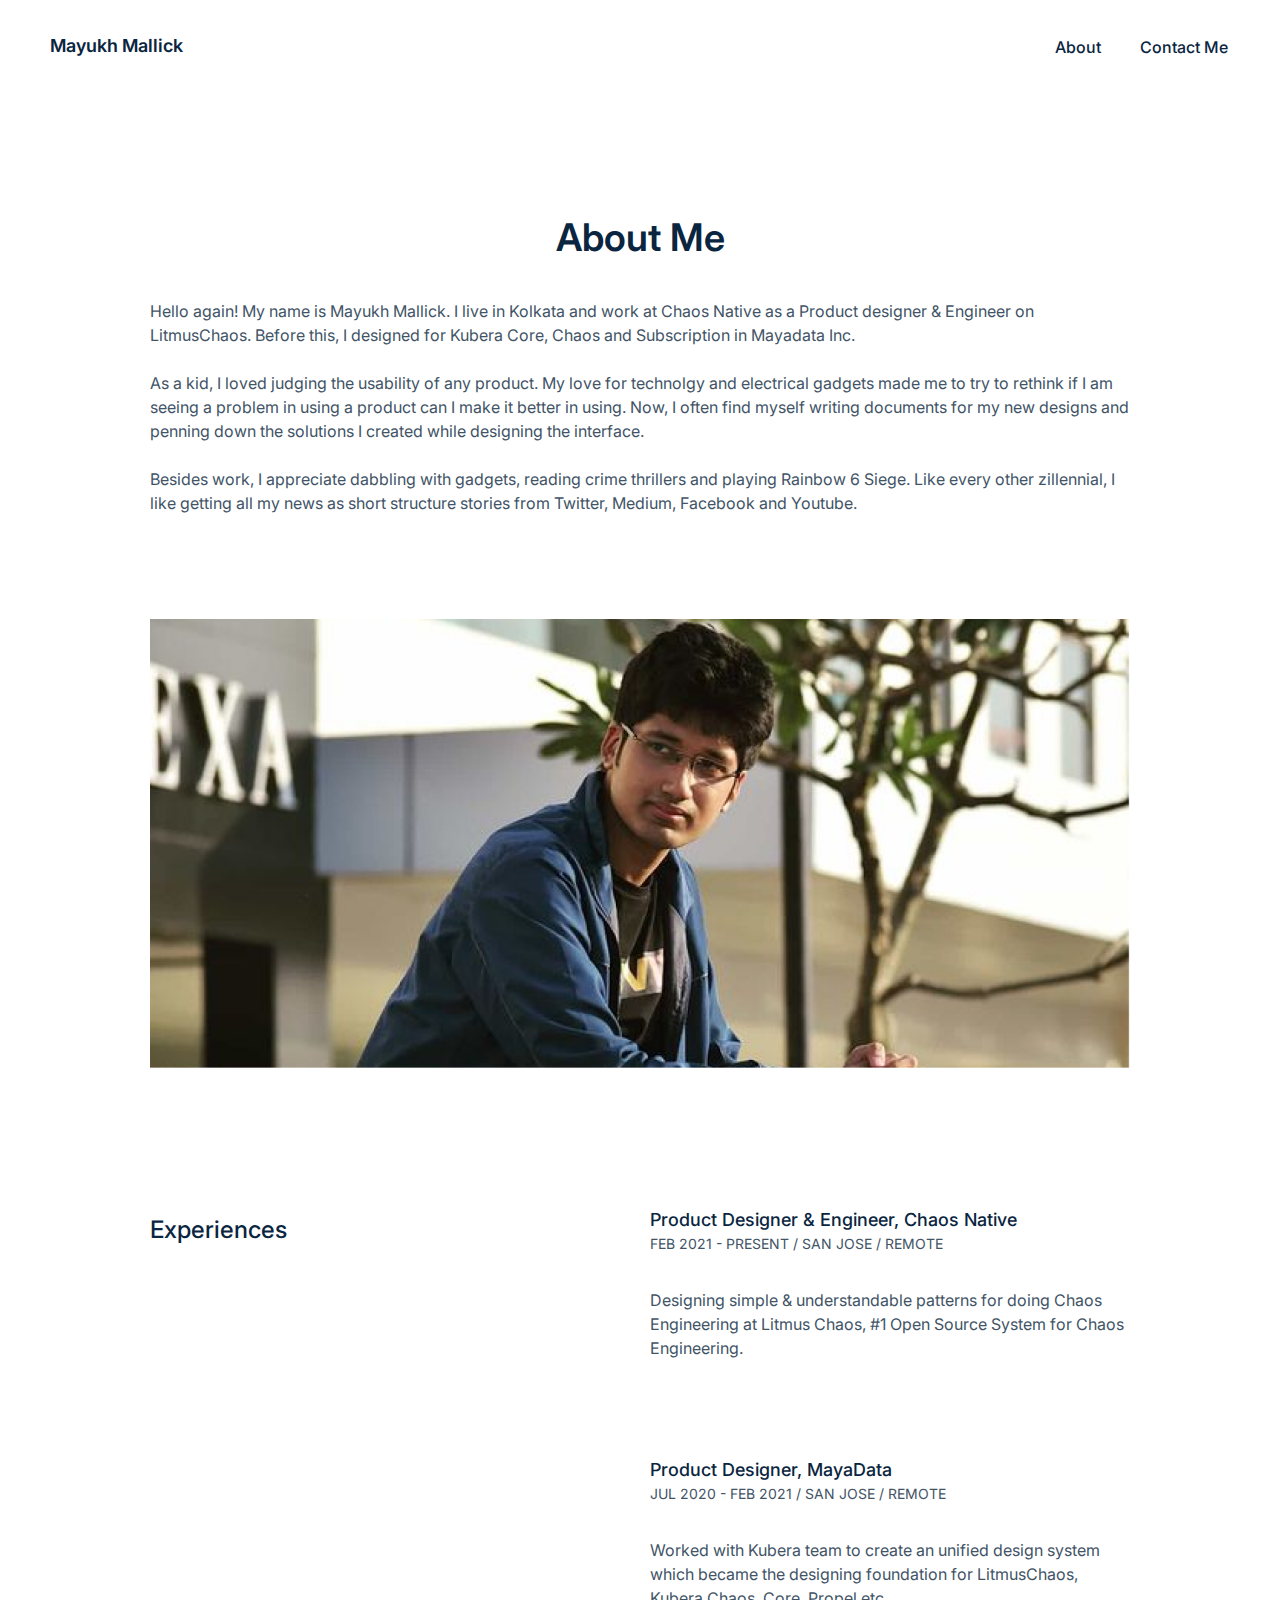
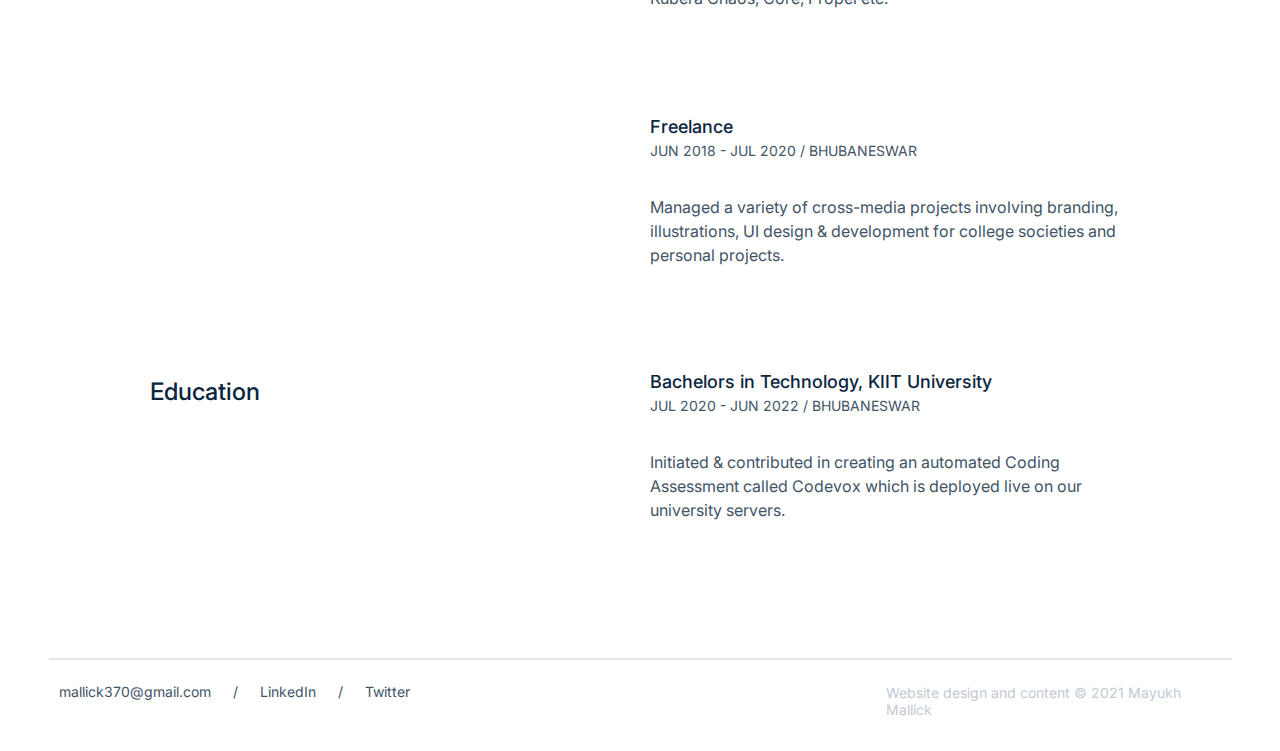
==== about.html @ 10bad567 "Add files via upload" ====
<html lang="en">
    <head>
        <title>MayukhMallick</title>
        <meta charset="UTF-8">
        <meta http-equiv="X-UA-Compatible" content="IE=edge">
        <link rel="preconnect" href="https://fonts.googleapis.com">
        <link rel="preconnect" href="https://fonts.gstatic.com" crossorigin>
        <link href="https://fonts.googleapis.com/css2?family=Inter:wght@300;400;500;600;700&display=swap" rel="stylesheet">
        <link href="css/about.css" rel="stylesheet">
    </head>
    <body>
        <div class="navbar">
            <a href="index.html" class="logo">Mayukh Mallick</a>
            <a href="about.html" class="about">About</a>
            <a href="#" class="contact">Contact Me</a>
        </div>

        <div class="hero">
           <h1 class="hero-text">About Me</h1>
           <p class="hero-body">Hello again! My name is Mayukh Mallick. I live in Kolkata and work at Chaos Native as a Product designer & Engineer on LitmusChaos. Before this, I designed for Kubera Core, Chaos and Subscription in Mayadata Inc.</br>
            
           </br>
           As a kid, I loved judging the usability of any product. My love for technolgy and electrical gadgets made me to try to rethink if I am seeing a problem in using a product can I make it better in using. Now, I often find myself writing documents for my new designs and penning down the solutions I created while designing the interface.</br>
            
            <br>Besides work, I appreciate dabbling with gadgets, reading crime thrillers and playing Rainbow 6 Siege. Like every other zillennial, I like getting all my news as short structure stories from Twitter, Medium, Facebook and Youtube.
            </p>
            <img class= "hero-img" src="assets/mayukh.png">
        </div>

        <div class="experience-section">
            <p class="experience">Experiences</p>
            <div class="experiences">
                <div class="experience-1">
                    <p class = "exp-designation">Product Designer & Engineer, Chaos Native</br>
                    <span class = "exp-duration">FEB 2021 - PRESENT / SAN JOSE / REMOTE</span></p>
                    <p class = "exp-desc">Designing simple & understandable patterns for doing Chaos Engineering at Litmus Chaos, #1 Open Source System for Chaos Engineering.</p>
                </div>

                <div class="experience-2">
                    <p class = "exp-designation">Product Designer, MayaData</br>
                    <span class = "exp-duration">JUL 2020 - FEB 2021 / SAN JOSE / REMOTE</span></p>
                    <p class = "exp-desc">Worked with Kubera team to create an unified design system which became the designing foundation  for LitmusChaos, Kubera Chaos, Core, Propel etc.</p>
                </div>

                <div class="experience-3">
                    <p class = "exp-designation">Freelance</br>
                    <span class = "exp-duration">JUN 2018 - JUL 2020 / BHUBANESWAR</span></p>
                    <p class = "exp-desc">Managed a variety of cross-media projects involving branding, illustrations, UI design & development for college societies and personal projects.</p>
                </div>
                
            </div>

            
        </div>

        <div class="education-section">
            <p class="education">Education</p>
            <div class="educations">
                <div class="education-1">
                    <p class = "exp-designation">Bachelors in Technology, KIIT University</br>
                    <span class = "exp-duration">JUL 2020 - JUN 2022 / BHUBANESWAR</span></p>
                    <p class = "exp-desc">Initiated & contributed in creating an automated Coding Assessment called Codevox which is deployed live on our university servers.</p>
                </div>

            </div>

            
        </div>
        <div class="footer">
            <hr />
            <ul class="contact-list">
                <li><a href="#" class="footer-links">mallick370@gmail.com</a></li>
                <li>/</li>
                <li><a href="https://www.linkedin.com/in/mayukh-mallick-a7460916b/" class="footer-links">LinkedIn</a></li>
                <li>/</li>
                <li><a href="https://twitter.com/mallick370" class="footer-links">Twitter</a></li>
            </ul>
            <p class="copyright">Website design and content © 2021 Mayukh Mallick</p>
        </div>
    </body>
</html>
---- css/about.css ----
.logo
{
    position: absolute;
    width: 135px;
    height: 22px;
    left: calc(50% - 135px/2 - 522.5px);
    top: 35px;

    font-family: 'Inter', sans-serif;
    font-style: normal;
    font-weight: 600;
    font-size: 18px;
    line-height: 22px;
    /* identical to box height */


    color: #0A2540;
    text-decoration: none;
}

.about
{
    position: absolute;
    width: 47px;
    height: 19px;
    left: calc(50% - 47px/2 + 438.5px);
    top: 38px;

    font-family: 'Inter', sans-serif;
    font-style: normal;
    font-weight: 500;
    font-size: 16px;
    line-height: 19px;

    color: #0A2540;
    text-decoration: none;
}

.contact
{
    position: absolute;
    width: 90px;
    height: 19px;
    left: calc(50% - 90px/2 + 545px);
    top: 38px;

    font-family: 'Inter', sans-serif;
    font-style: normal;
    font-weight: 500;
    font-size: 16px;
    line-height: 19px;

    color: #0A2540;
    text-decoration: none;
}

.hero-text
{
    position: absolute;
    width: 980px;
    height: 46px;
    left: calc(50% - 980px/2);
    top: 189px;

    font-family: 'Inter', sans-serif;
    font-style: normal;
    font-weight: 600;
    font-size: 38px;
    line-height: 46px;
    /* identical to box height */

    text-align: center;

    color: #0A2540;
}

.hero-body
{
    position: absolute;
    width: 980px;
    height: 216px;
    left: calc(50% - 980px/2);
    top: 283px;

    font-family: 'Inter', sans-serif;
    font-style: normal;
    font-weight: normal;
    font-size: 16px;
    line-height: 150%;
    /* or 24px */


    color: #425466;

}

.hero-img
{
    position: absolute;
    width: 980px;
    height: 449px;
    left: calc(50% - 980px/2);
    top: 619px;


}

.experience-section
{
    display: flex;
    flex-direction: row;
    align-items: flex-start;
    padding: 0px;

    position: absolute;
    width: 979px;
    height: 517px;
    left: calc(50% - 979px/2 - 0.5px);
    top: 1188px;
}

.experience
{
    position: static;
    width: 128px;
    height: 36px;
    left: 0px;
    top: 0px;

    font-family: 'Inter', sans-serif;
    font-style: normal;
    font-weight: 500;
    font-size: 24px;
    line-height: 150%;
    /* identical to box height, or 36px */


    color: #0A2540;

    
    
}

.experiences 
{
    display: flex;
    flex-direction: column;
    align-items: flex-start;
    padding: 0px;

    position: static;
    width: 479px;
    height: 517px;
    left: 500px;
    top: 0px;


    /* Inside Auto Layout */

    flex: none;
    order: 1;
    flex-grow: 0;
    margin: 0px 372px;
}

.experience-1
{
    display: flex;
    flex-direction: column;
    align-items: flex-start;
    padding: 0px;

    position: static;
    width: 479px;
    height: 0;
    left: 0px;
    top: 0px;


    /* Inside Auto Layout */

    flex: none;
    order: 0;
    flex-grow: 0;
    
}

.exp-designation
{
    font-family: Inter;
    font-style: normal;
    font-weight: 500;
    font-size: 18px;
    line-height: 150%;
    /* identical to box height, or 27px */


    color: #0A2540;
}

.exp-duration
{
    font-family: Inter;
    font-style: normal;
    font-weight: normal;
    font-size: 14px;
    line-height: 150%;
    /* identical to box height, or 21px */


    color: #425466;
}

.exp-desc
{
    font-family: Inter;
    font-style: normal;
    font-weight: normal;
    font-size: 16px;
    line-height: 150%;
    /* or 24px */


    color: #425466;
}

.experience-2
{
    display: flex;
    flex-direction: column;
    align-items: flex-start;
    padding: 0px;

    position: static;
    width: 479px;
    height: 152px;
    left: 0px;
    top: 188px;
    margin: 250px 0;
}

.experience-3
{
    display: flex;
    flex-direction: column;
    align-items: flex-start;
    padding: 0px;

    position: static;
    width: 479px;
    height: 143px;
    left: 0px;
    
    margin: -145px 0;
}

.education-section
{
    position: absolute;
    width: 979px;
    height: 143px;
    left: calc(50% - 979px/2 - 0.5px);
    top: 1950px;
}

.education
{
    position: absolute;
    width: 115px;
    height: 36px;
    left: calc(50% - 115px/2 - 432.5px);
    top: 0px;

    font-family: Inter;
    font-style: normal;
    font-weight: 500;
    font-size: 24px;
    line-height: 150%;
    /* identical to box height, or 36px */


    color: #0A2540;

}

.education-1
{
    display: flex;
    flex-direction: column;
    align-items: flex-start;
    padding: 0px;

    position: absolute;
    width: 479px;
    height: 143px;
    left: calc(50% - 479px/2 + 249.5px);
    top: 0px;
}


hr
{
    position: absolute;
    width: 1181px;
    height: 0px;
    left: calc(50% - 1181px/2 - 0.5px);
    top: 2250px;

    border: 1px solid #E5E5E5;
    margin-bottom: 33px;
}

.contact-list
{
    list-style: none;
    margin: 0;
    padding: 0;
    position: absolute;
    width: auto;
    height: 17px;
    left: calc(50% - 312px/2 - 434px);
    top: 2283px;
    padding-bottom: 50px;
}

li{
    display: inline-block;
    font-family: Inter;
    font-style: normal;
    font-weight: normal;
    font-size: 14px;
    line-height: 17px;
    /* identical to box height */
    padding: 0 9px;

    color: #425466;
}

.copyright
{
    position: absolute;
    width: 344px;
    height: 17px;
    left: calc(50% - 344px/2 + 418px);
    top: 2270px;
    padding-bottom: 50px;

    font-family: Inter;
    font-style: normal;
    font-weight: normal;
    font-size: 14px;
    line-height: 17px;
    /* identical to box height */


    color: #C3CAD3;
}
.footer-links
{
    text-decoration: none;
    color : #425466
}

.footer-links:hover
{
    color : #635BFF;
}
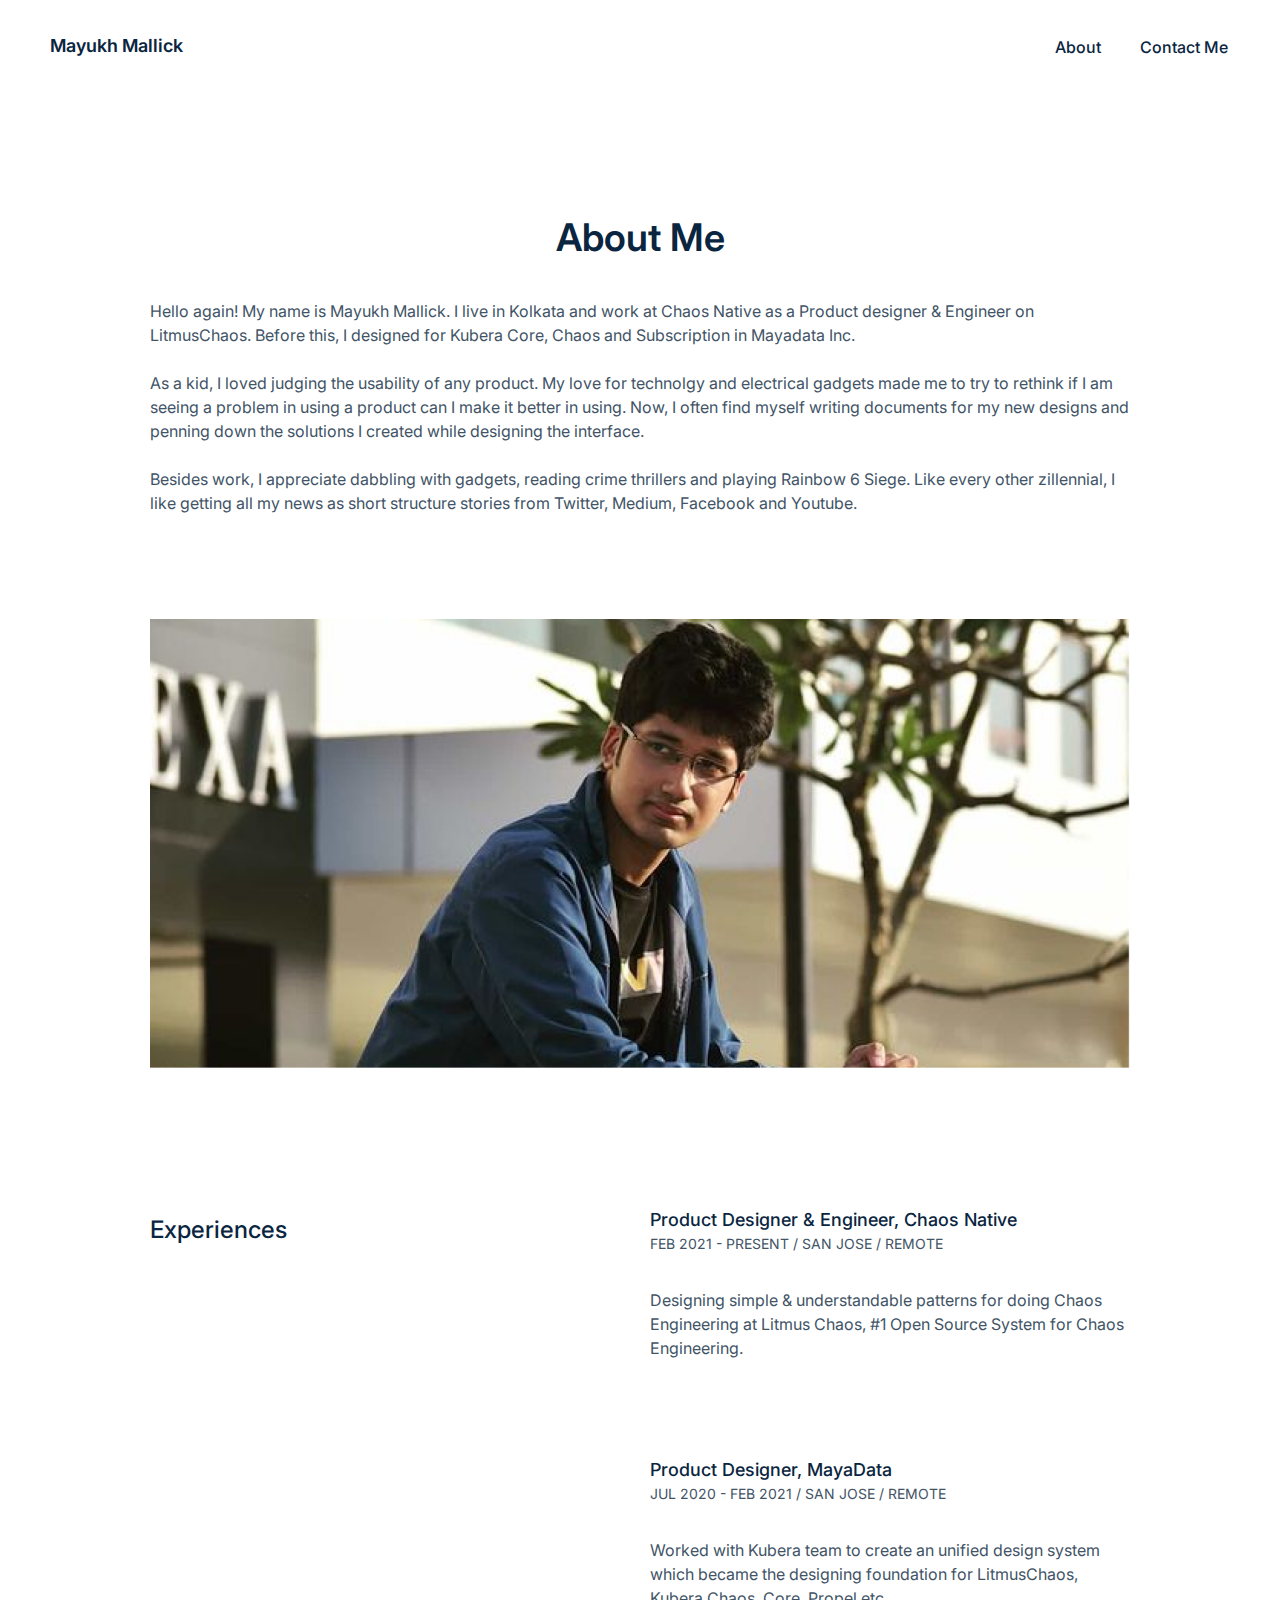
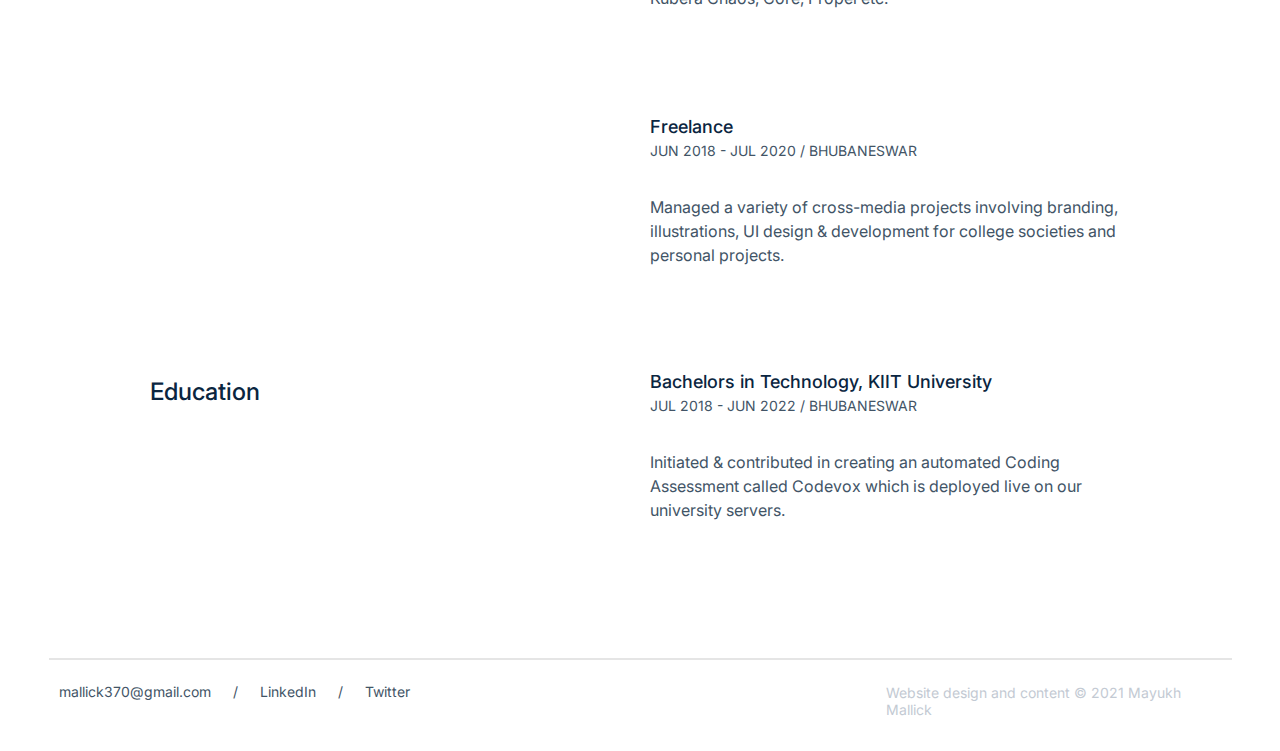
==== commit 6e8cb443: "Update about.html" ====
--- a/about.html
+++ b/about.html
@@ -3,6 +3,7 @@
         <title>MayukhMallick</title>
         <meta charset="UTF-8">
         <meta http-equiv="X-UA-Compatible" content="IE=edge">
+        <link rel="icon" type="image/png" href="favicon.png">
         <link rel="preconnect" href="https://fonts.googleapis.com">
         <link rel="preconnect" href="https://fonts.gstatic.com" crossorigin>
         <link href="https://fonts.googleapis.com/css2?family=Inter:wght@300;400;500;600;700&display=swap" rel="stylesheet">
@@ -12,7 +13,7 @@
         <div class="navbar">
             <a href="index.html" class="logo">Mayukh Mallick</a>
             <a href="about.html" class="about">About</a>
-            <a href="#" class="contact">Contact Me</a>
+            <a href="mailto: mallick370@gmail.com" class="contact">Contact Me</a>
         </div>
 
         <div class="hero">
@@ -58,7 +59,7 @@
             <div class="educations">
                 <div class="education-1">
                     <p class = "exp-designation">Bachelors in Technology, KIIT University</br>
-                    <span class = "exp-duration">JUL 2020 - JUN 2022 / BHUBANESWAR</span></p>
+                    <span class = "exp-duration">JUL 2018 - JUN 2022 / BHUBANESWAR</span></p>
                     <p class = "exp-desc">Initiated & contributed in creating an automated Coding Assessment called Codevox which is deployed live on our university servers.</p>
                 </div>
 
@@ -69,7 +70,7 @@
         <div class="footer">
             <hr />
             <ul class="contact-list">
-                <li><a href="#" class="footer-links">mallick370@gmail.com</a></li>
+                <li><a href="mailto: mallick370@gmail.com" class="footer-links">mallick370@gmail.com</a></li>
                 <li>/</li>
                 <li><a href="https://www.linkedin.com/in/mayukh-mallick-a7460916b/" class="footer-links">LinkedIn</a></li>
                 <li>/</li>
@@ -78,4 +79,4 @@
             <p class="copyright">Website design and content © 2021 Mayukh Mallick</p>
         </div>
     </body>
-</html>+</html>
